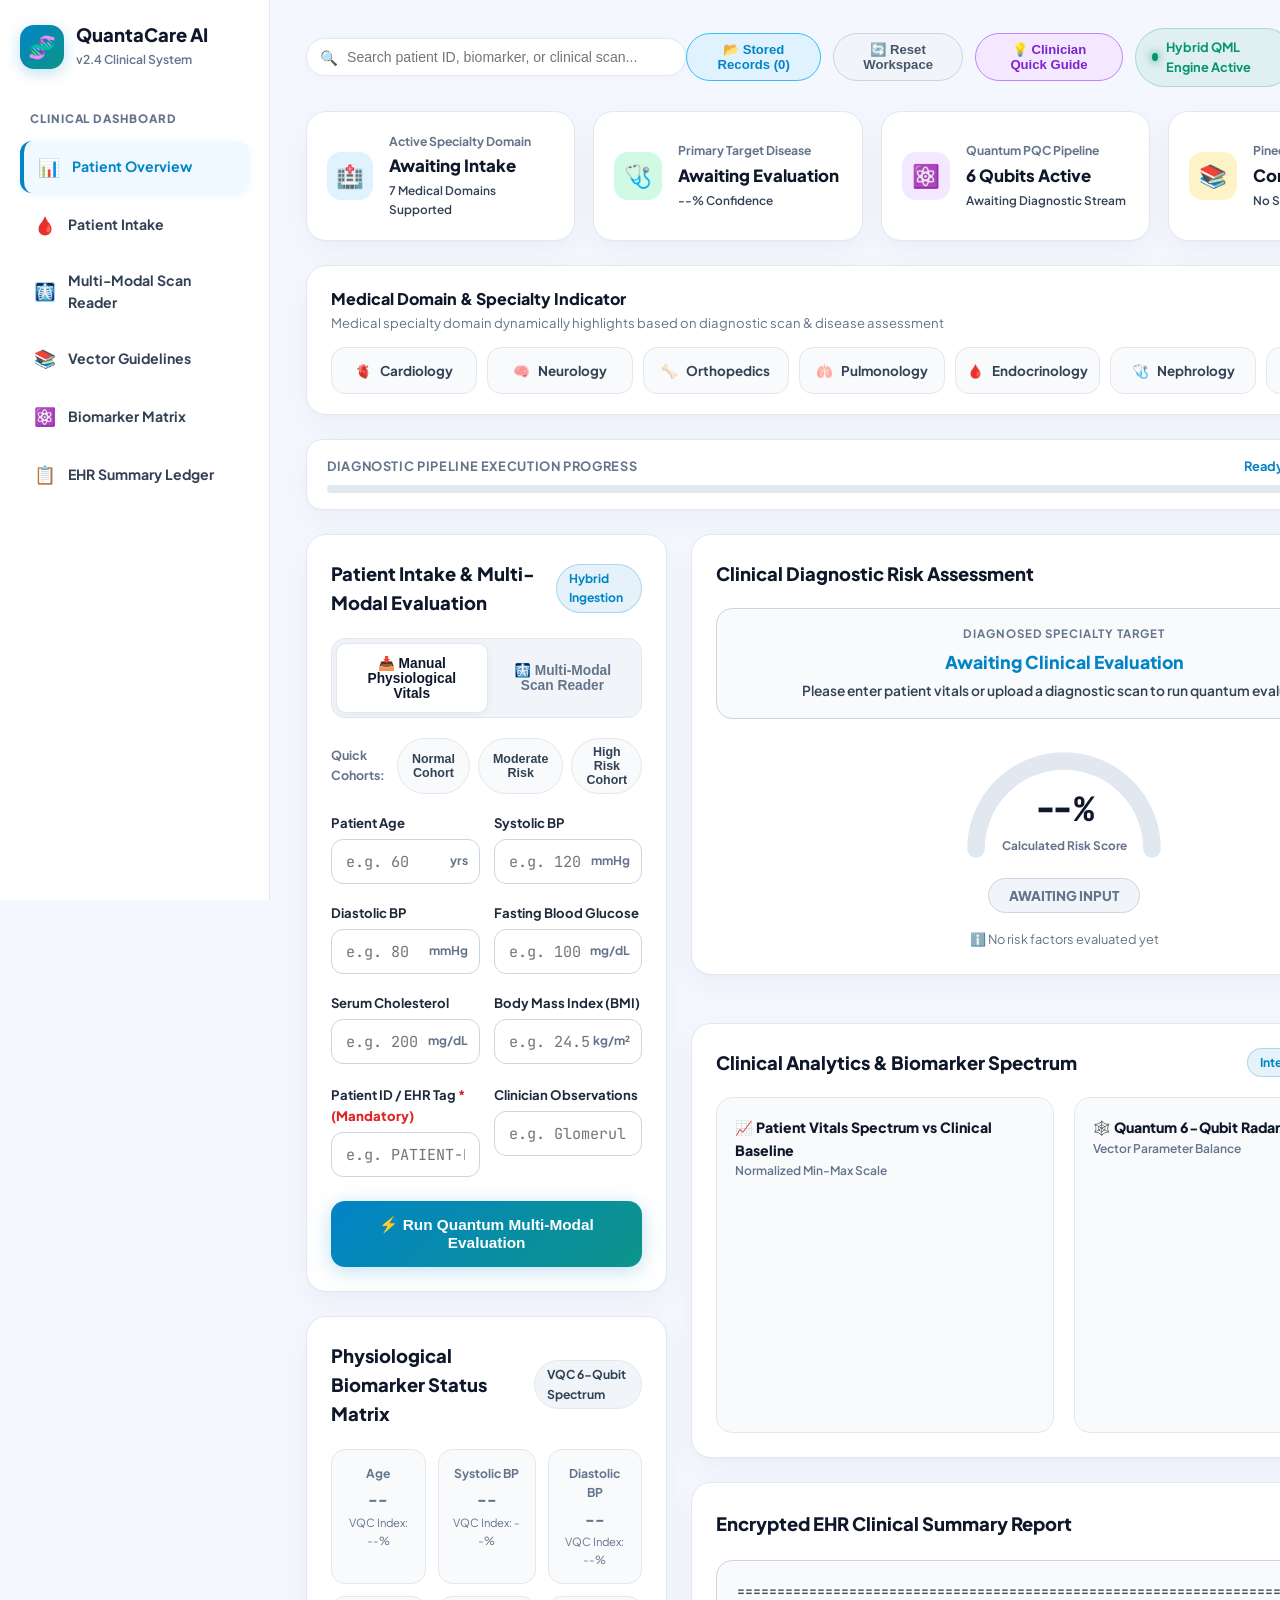
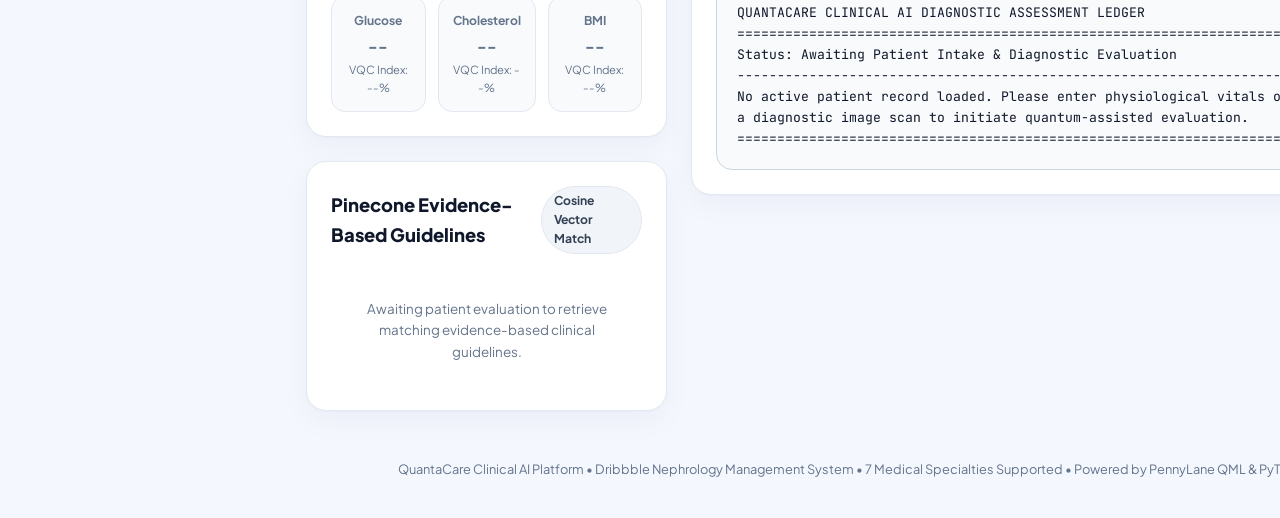
==== index.html @ 5c244eb8 "Configure root index.html and vercel.json for Vercel static frontend deployment" ====
<!DOCTYPE html>
<html lang="en">
<head>
    <meta charset="UTF-8">
    <meta name="viewport" content="width=device-width, initial-scale=1.0">
    <title>QuantaCare — Nephrology & Multi-Domain Clinical Intelligence System</title>
    <link rel="preconnect" href="https://fonts.googleapis.com">
    <link rel="preconnect" href="https://fonts.gstatic.com" crossorigin>
    <link href="https://fonts.googleapis.com/css2?family=Plus+Jakarta+Sans:wght@300;400;500;600;700;800&family=JetBrains+Mono:wght@400;600;800&display=swap" rel="stylesheet">
    <script src="https://cdn.jsdelivr.net/npm/chart.js@4.4.1/dist/chart.umd.min.js"></script>
    <link rel="stylesheet" href="/static/css/vintage.css?v=5.0">
</head>
<body class="dribbble-dashboard-body">

    <div class="app-layout">
        <!-- 1. Dribbble Sidebar Navigation -->
        <aside class="sidebar">
            <div class="sidebar-header">
                <div class="brand-logo">
                    <span class="logo-icon">🧬</span>
                    <div class="brand-text">
                        <span class="brand-title">QuantaCare AI</span>
                        <span class="brand-sub">v2.4 Clinical System</span>
                    </div>
                </div>
            </div>

            <nav class="sidebar-nav">
                <div class="nav-section-title">CLINICAL DASHBOARD</div>
                <a href="#" class="nav-item active">
                    <span class="nav-icon">📊</span>
                    <span class="nav-label">Patient Overview</span>
                </a>
                <a href="#panel_manual_entry" class="nav-item">
                    <span class="nav-icon">🩸</span>
                    <span class="nav-label">Patient Intake</span>
                </a>
                <a href="#panel_scan_entry" class="nav-item">
                    <span class="nav-icon">🩻</span>
                    <span class="nav-label">Multi-Modal Scan Reader</span>
                </a>
                <a href="#pinecone_section" class="nav-item">
                    <span class="nav-icon">📚</span>
                    <span class="nav-label">Vector Guidelines</span>
                </a>
                <a href="#biomarker_section" class="nav-item">
                    <span class="nav-icon">⚛️</span>
                    <span class="nav-label">Biomarker Matrix</span>
                </a>
                <a href="#report_section" class="nav-item">
                    <span class="nav-icon">📋</span>
                    <span class="nav-label">EHR Summary Ledger</span>
                </a>
            </nav>


        </aside>

        <!-- 2. Main Content Workspace -->
        <main class="main-content">

            <!-- Top Navigation Bar -->
            <header class="top-navbar">
                <div class="navbar-left">
                    <div class="search-bar">
                        <span class="search-icon">🔍</span>
                        <input type="text" id="global_search_input" class="search-input" placeholder="Search patient ID, biomarker, or clinical scan..." autocomplete="off">
                        <div id="global_search_dropdown" class="search-dropdown-menu" style="display: none;"></div>
                    </div>
                </div>

                <div class="navbar-right">
                    <button type="button" class="btn-history-toggle" id="btn_history_toggle">📂 Stored Records (<span id="stored_records_count">0</span>)</button>
                    <button type="button" class="btn-guide-toggle" id="btn_reset_workspace" style="background: #f1f5f9; color: #475569; border: 1px solid #cbd5e1;">🔄 Reset Workspace</button>
                    <button type="button" class="btn-guide-toggle" id="btn_guide_toggle">💡 Clinician Quick Guide</button>
                    <div class="sys-pill live">
                        <span class="dot-pulse"></span>
                        <span>Hybrid QML Engine Active</span>
                    </div>
                    <button type="button" class="btn-print-out" id="btn_print_report">🖨️ Export EHR Report</button>
                </div>
            </header>

            <!-- Clinician Quick Guide Collapsible Box -->
            <div class="guide-collapsible-box" id="guide_box" style="display: none;">
                <div class="guide-box-title">📋 Clinician Workflow Instructions & Diagnostic Protocol</div>
                <div class="guide-box-grid">
                    <div class="guide-step">
                        <div class="guide-step-num">1</div>
                        <div>Select a <strong>Medical Specialty</strong> pill below or enter manual patient vitals.</div>
                    </div>
                    <div class="guide-step">
                        <div class="guide-step-num">2</div>
                        <div>Upload a <strong>Medical CT/X-Ray Scan</strong> or report image for automated PyTorch CNN feature extraction.</div>
                    </div>
                    <div class="guide-step">
                        <div class="guide-step-num">3</div>
                        <div>Review the <strong>SVG Risk Speedometer</strong>, Pinecone Vector Matches, and encrypted EHR Diagnostic Summary.</div>
                    </div>
                </div>
            </div>

            <!-- 3. Top Banner Metric Stat Cards -->
            <section class="stats-banner-grid">
                <div class="stat-card">
                    <div class="stat-icon-wrap icon-blue">🏥</div>
                    <div class="stat-info">
                        <div class="stat-label">Active Specialty Domain</div>
                        <div class="stat-value" id="disp_active_domain_label">Awaiting Intake</div>
                        <div class="stat-sub">7 Medical Domains Supported</div>
                    </div>
                </div>

                <div class="stat-card">
                    <div class="stat-icon-wrap icon-emerald">🩺</div>
                    <div class="stat-info">
                        <div class="stat-label">Primary Target Disease</div>
                        <div class="stat-value" id="disp_stat_disease_name">Awaiting Evaluation</div>
                        <div class="stat-sub" id="disp_confidence">--% Confidence</div>
                    </div>
                </div>

                <div class="stat-card">
                    <div class="stat-icon-wrap icon-purple">⚛️</div>
                    <div class="stat-info">
                        <div class="stat-label">Quantum PQC Pipeline</div>
                        <div class="stat-value">6 Qubits Active</div>
                        <div class="stat-sub" id="disp_fusion_mode">Awaiting Diagnostic Stream</div>
                    </div>
                </div>

                <div class="stat-card">
                    <div class="stat-icon-wrap icon-amber">📚</div>
                    <div class="stat-info">
                        <div class="stat-label">Pinecone Vector DB</div>
                        <div class="stat-value">Connected</div>
                        <div class="stat-sub" id="disp_image_status">No Scan Ingested</div>
                    </div>
                </div>
            </section>

            <!-- 4. 7-Medical Domain Selector Deck -->
            <section class="domain-selector-section">
                <div class="section-title-row">
                    <div class="section-heading">Medical Domain & Specialty Indicator</div>
                    <div class="section-desc">Medical specialty domain dynamically highlights based on diagnostic scan & disease assessment</div>
                </div>
                <div class="specialty-pill-grid">
                    <div class="specialty-btn" data-domain="cardiology">
                        <span>🫀</span> Cardiology
                    </div>
                    <div class="specialty-btn" data-domain="neurology">
                        <span>🧠</span> Neurology
                    </div>
                    <div class="specialty-btn" data-domain="orthopedics">
                        <span>🦴</span> Orthopedics
                    </div>
                    <div class="specialty-btn" data-domain="pulmonology">
                        <span>🫁</span> Pulmonology
                    </div>
                    <div class="specialty-btn" data-domain="endocrinology">
                        <span>🩸</span> Endocrinology
                    </div>
                    <div class="specialty-btn" data-domain="nephrology">
                        <span>🩺</span> Nephrology
                    </div>
                    <div class="specialty-btn" data-domain="oncology">
                        <span>🔬</span> Oncology
                    </div>
                </div>
            </section>

            <!-- Progress Tracker -->
            <div class="progress-card progress-container">
                <div class="progress-header-row">
                    <div class="progress-header-title">Diagnostic Pipeline Execution Progress</div>
                    <div class="progress-status-text" id="disp_step_status">Ready for Patient Evaluation</div>
                </div>
                <div class="progress-track">
                    <div class="progress-bar" id="main_progress_bar"></div>
                </div>
            </div>

            <!-- 5. Main 2-Column Dashboard Workspace Grid -->
            <div class="dashboard-grid">

                <!-- Left Column: Patient Evaluation Intake Workspace -->
                <div class="grid-column">

                    <!-- Intake Card -->
                    <div class="modern-card">
                        <div class="card-title-row">
                            <h2 class="card-title-text">Patient Intake & Multi-Modal Evaluation</h2>
                            <span class="card-badge glow-badge">Hybrid Ingestion</span>
                        </div>

                        <!-- Tab Switcher -->
                        <div class="tab-switcher">
                            <button type="button" class="tab-btn active" id="tab_btn_manual">📥 Manual Physiological Vitals</button>
                            <button type="button" class="tab-btn" id="tab_btn_scan">🩻 Multi-Modal Scan Reader</button>
                        </div>

                        <!-- Panel A: Manual Form -->
                        <div id="panel_manual_entry" style="display: block;">
                            <div class="preset-pills">
                                <span class="preset-label" style="font-size: 0.78rem; font-weight: 700; color: #64748b; margin-right: 4px; align-self: center;">Quick Cohorts:</span>
                                <button type="button" class="preset-pill-btn" id="preset_normal">Normal Cohort</button>
                                <button type="button" class="preset-pill-btn" id="preset_moderate">Moderate Risk</button>
                                <button type="button" class="preset-pill-btn" id="preset_high">High Risk Cohort</button>
                            </div>

                            <form id="form_manual_vitals">
                                <div class="vitals-input-grid">
                                    <div class="form-group">
                                        <label class="form-label" for="val_age">Patient Age</label>
                                        <div class="input-wrap">
                                            <input type="number" id="val_age" class="styled-input" placeholder="e.g. 60" min="1" max="120" step="1">
                                            <span class="input-suffix">yrs</span>
                                        </div>
                                    </div>
                                    <div class="form-group">
                                        <label class="form-label" for="val_sys_bp">Systolic BP</label>
                                        <div class="input-wrap">
                                            <input type="number" id="val_sys_bp" class="styled-input" placeholder="e.g. 120" min="60" max="260" step="1">
                                            <span class="input-suffix">mmHg</span>
                                        </div>
                                    </div>
                                    <div class="form-group">
                                        <label class="form-label" for="val_dia_bp">Diastolic BP</label>
                                        <div class="input-wrap">
                                            <input type="number" id="val_dia_bp" class="styled-input" placeholder="e.g. 80" min="40" max="150" step="1">
                                            <span class="input-suffix">mmHg</span>
                                        </div>
                                    </div>
                                    <div class="form-group">
                                        <label class="form-label" for="val_fbs">Fasting Blood Glucose</label>
                                        <div class="input-wrap">
                                            <input type="number" id="val_fbs" class="styled-input" placeholder="e.g. 100" min="50" max="500" step="1">
                                            <span class="input-suffix">mg/dL</span>
                                        </div>
                                    </div>
                                    <div class="form-group">
                                        <label class="form-label" for="val_chol">Serum Cholesterol</label>
                                        <div class="input-wrap">
                                            <input type="number" id="val_chol" class="styled-input" placeholder="e.g. 200" min="100" max="600" step="1">
                                            <span class="input-suffix">mg/dL</span>
                                        </div>
                                    </div>
                                    <div class="form-group">
                                        <label class="form-label" for="val_bmi">Body Mass Index (BMI)</label>
                                        <div class="input-wrap">
                                            <input type="number" id="val_bmi" class="styled-input" placeholder="e.g. 24.5" min="10" max="60" step="0.1">
                                            <span class="input-suffix">kg/m²</span>
                                        </div>
                                    </div>
                                </div>

                                <div class="meta-inputs">
                                    <div class="form-group">
                                        <label class="form-label" for="val_patient_id">Patient ID / EHR Tag <span style="color: #dc2626; font-weight: 800;">* (Mandatory)</span></label>
                                        <input type="text" id="val_patient_id" class="styled-input" placeholder="e.g. PATIENT-NEPH-4091" required>
                                    </div>
                                    <div class="form-group">
                                        <label class="form-label" for="val_notes">Clinician Observations</label>
                                        <input type="text" id="val_notes" class="styled-input" placeholder="e.g. Glomerular Filtration Rate check requested">
                                    </div>
                                </div>

                                <button type="submit" class="btn-primary-action" id="btn_run_eval">
                                    <span>⚡ Run Quantum Multi-Modal Evaluation</span>
                                </button>
                            </form>
                        </div>

                        <!-- Panel B: Scan Reader Drag and Drop -->
                        <div id="panel_scan_entry" style="display: none;">
                            <div class="form-group" style="margin-bottom: 16px; text-align: left;">
                                <label class="form-label" for="scan_patient_id">Patient ID / EHR Tag <span style="color: #dc2626; font-weight: 800;">* (Mandatory)</span></label>
                                <input type="text" id="scan_patient_id" class="styled-input" placeholder="e.g. PATIENT-SCAN-9021" required>
                            </div>

                            <!-- Mandatory 6 Vitals Input Grid for Scan Ingestion -->
                            <div class="vitals-input-grid" style="margin-bottom: 16px;">
                                <div class="form-group">
                                    <label class="form-label" for="scan_age">Patient Age <span style="color: #dc2626; font-weight: 800;">* (Mandatory)</span></label>
                                    <div class="input-wrap">
                                        <input type="number" id="scan_age" class="styled-input" placeholder="e.g. 60" min="1" max="120" step="1" required>
                                        <span class="input-suffix">yrs</span>
                                    </div>
                                </div>
                                <div class="form-group">
                                    <label class="form-label" for="scan_sys_bp">Systolic BP <span style="color: #dc2626; font-weight: 800;">* (Mandatory)</span></label>
                                    <div class="input-wrap">
                                        <input type="number" id="scan_sys_bp" class="styled-input" placeholder="e.g. 120" min="60" max="260" step="1" required>
                                        <span class="input-suffix">mmHg</span>
                                    </div>
                                </div>
                                <div class="form-group">
                                    <label class="form-label" for="scan_dia_bp">Diastolic BP <span style="color: #dc2626; font-weight: 800;">* (Mandatory)</span></label>
                                    <div class="input-wrap">
                                        <input type="number" id="scan_dia_bp" class="styled-input" placeholder="e.g. 80" min="40" max="150" step="1" required>
                                        <span class="input-suffix">mmHg</span>
                                    </div>
                                </div>
                                <div class="form-group">
                                    <label class="form-label" for="scan_fbs">Fasting Blood Glucose <span style="color: #dc2626; font-weight: 800;">* (Mandatory)</span></label>
                                    <div class="input-wrap">
                                        <input type="number" id="scan_fbs" class="styled-input" placeholder="e.g. 100" min="50" max="500" step="1" required>
                                        <span class="input-suffix">mg/dL</span>
                                    </div>
                                </div>
                                <div class="form-group">
                                    <label class="form-label" for="scan_chol">Serum Cholesterol <span style="color: #dc2626; font-weight: 800;">* (Mandatory)</span></label>
                                    <div class="input-wrap">
                                        <input type="number" id="scan_chol" class="styled-input" placeholder="e.g. 200" min="100" max="600" step="1" required>
                                        <span class="input-suffix">mg/dL</span>
                                    </div>
                                </div>
                                <div class="form-group">
                                    <label class="form-label" for="scan_bmi">BMI <span style="color: #dc2626; font-weight: 800;">* (Mandatory)</span></label>
                                    <div class="input-wrap">
                                        <input type="number" id="scan_bmi" class="styled-input" placeholder="e.g. 24.5" min="10" max="60" step="0.1" required>
                                        <span class="input-suffix">kg/m²</span>
                                    </div>
                                </div>
                            </div>

                            <div class="dropzone-box" id="ocr_drop_zone">
                                <div class="drop-icon">🩻</div>
                                <div class="drop-title">Drag & Drop Medical Scan or Lab Report</div>
                                <div class="drop-desc">Supports CT Scans, MRIs, X-Rays, ECGs, and Lab PDF/Image Reports (PNG, JPG, WEBP)</div>
                                <label class="btn-browse" for="scan_file_input">Browse Clinical Image Files</label>
                                <input type="file" id="scan_file_input" accept="image/*,.pdf" style="display: none;">

                                <div class="preview-box" id="preview_box" style="display: none;">
                                    <img id="img_preview_thumb" class="preview-img" src="" alt="Scan Thumbnail">
                                    <div class="preview-info">
                                        <div class="preview-info-name" id="preview_filename">scan_image.png</div>
                                        <div class="preview-info-size" id="preview_filesize">142 KB</div>
                                        <div class="preview-info-tag">✓ PyTorch CNN Encoder Ready</div>
                                    </div>
                                </div>
                            </div>

                            <button type="button" class="btn-primary-action" id="btn_upload_scan" style="margin-top: 20px;">
                                <span>🔍 Extract Visual Embeddings & Scan</span>
                            </button>
                        </div>
                    </div>

                    <!-- Biomarker Status Matrix Card -->
                    <div class="modern-card" id="biomarker_section">
                        <div class="card-title-row">
                            <h2 class="card-title-text">Physiological Biomarker Status Matrix</h2>
                            <span class="card-badge">VQC 6-Qubit Spectrum</span>
                        </div>
                        <div class="biomarker-grid" id="qubit_telemetry_container">
                            <div class="biomarker-card">
                                <div class="biomarker-title">Age</div>
                                <div class="biomarker-val" style="color: var(--text-muted);">--</div>
                                <div style="color: var(--text-muted); font-size: 0.7rem; margin-top: 2px;">VQC Index: --%</div>
                            </div>
                            <div class="biomarker-card">
                                <div class="biomarker-title">Systolic BP</div>
                                <div class="biomarker-val" style="color: var(--text-muted);">--</div>
                                <div style="color: var(--text-muted); font-size: 0.7rem; margin-top: 2px;">VQC Index: --%</div>
                            </div>
                            <div class="biomarker-card">
                                <div class="biomarker-title">Diastolic BP</div>
                                <div class="biomarker-val" style="color: var(--text-muted);">--</div>
                                <div style="color: var(--text-muted); font-size: 0.7rem; margin-top: 2px;">VQC Index: --%</div>
                            </div>
                            <div class="biomarker-card">
                                <div class="biomarker-title">Glucose</div>
                                <div class="biomarker-val" style="color: var(--text-muted);">--</div>
                                <div style="color: var(--text-muted); font-size: 0.7rem; margin-top: 2px;">VQC Index: --%</div>
                            </div>
                            <div class="biomarker-card">
                                <div class="biomarker-title">Cholesterol</div>
                                <div class="biomarker-val" style="color: var(--text-muted);">--</div>
                                <div style="color: var(--text-muted); font-size: 0.7rem; margin-top: 2px;">VQC Index: --%</div>
                            </div>
                            <div class="biomarker-card">
                                <div class="biomarker-title">BMI</div>
                                <div class="biomarker-val" style="color: var(--text-muted);">--</div>
                                <div style="color: var(--text-muted); font-size: 0.7rem; margin-top: 2px;">VQC Index: --%</div>
                            </div>
                        </div>
                    </div>

                    <!-- Pinecone Evidence-Based Guidelines -->
                    <div class="modern-card" id="pinecone_section">
                        <div class="card-title-row">
                            <h2 class="card-title-text">Pinecone Evidence-Based Guidelines</h2>
                            <span class="card-badge">Cosine Vector Match</span>
                        </div>
                        <div class="cases-gallery" id="pinecone_matches_container">
                            <div class="cases-placeholder">Awaiting patient evaluation to retrieve matching evidence-based clinical guidelines.</div>
                        </div>
                    </div>

                </div>

                <!-- Right Column: Diagnostic Risk Meter, Analytics & Encrypted EHR Report -->
                <div class="grid-column">

                    <!-- Diagnostic Risk Meter Card -->
                    <div class="modern-card">
                        <div class="card-title-row">
                            <h2 class="card-title-text">Clinical Diagnostic Risk Assessment</h2>
                            <span class="card-badge glow-badge">PennyLane QML</span>
                        </div>

                        <div class="target-disease-card">
                            <div class="target-label">Diagnosed Specialty Target</div>
                            <div class="target-title" id="disp_disease_name">Awaiting Clinical Evaluation</div>
                            <div class="target-desc" id="disp_condition_desc">Please enter patient vitals or upload a diagnostic scan to run quantum evaluation.</div>
                        </div>

                        <!-- SVG Speedometer Arc -->
                        <div class="gauge-meter-wrapper">
                            <div class="gauge-wrap">
                                <svg class="gauge-svg-element" viewBox="0 0 100 55">
                                    <path d="M 10 50 A 40 40 0 0 1 90 50" fill="none" stroke="#e2e8f0" stroke-width="8" stroke-linecap="round"/>
                                    <path id="svg_risk_arc" d="M 10 50 A 40 40 0 0 1 90 50" fill="none" stroke="url(#riskGradient)" stroke-width="8" stroke-dasharray="125.66" stroke-dashoffset="125.66" stroke-linecap="round" style="transition: stroke-dashoffset 1s ease;"/>
                                    <defs>
                                        <linearGradient id="riskGradient" x1="0%" y1="0%" x2="100%" y2="0%">
                                            <stop offset="0%" stop-color="#059669" />
                                            <stop offset="50%" stop-color="#d97706" />
                                            <stop offset="100%" stop-color="#dc2626" />
                                        </linearGradient>
                                    </defs>
                                </svg>
                                <div class="gauge-center-content">
                                    <div class="gauge-num-big" id="disp_risk_score">--%</div>
                                    <div class="gauge-num-label">Calculated Risk Score</div>
                                </div>
                            </div>

                            <div style="text-align: center;">
                                <span class="risk-pill-badge pill-neutral" id="wax_seal_badge">AWAITING INPUT</span>
                            </div>

                            <div class="factors-wrap" id="disp_risk_factors_container">
                                <span style="font-size: 0.8rem; color: var(--text-muted);">ℹ️ No risk factors evaluated yet</span>
                            </div>
                        </div>
                    </div>

                    <!-- Clinical Analytics & Biomarker Spectrum Graphs -->
                    <div class="modern-card analytics-card" id="analytics_section">
                        <div class="card-title-row">
                            <h2 class="card-title-text">Clinical Analytics & Biomarker Spectrum</h2>
                            <span class="card-badge glow-badge">Interactive Chart Engine</span>
                        </div>
                        <div class="analytics-charts-grid">
                            <div class="chart-box">
                                <div class="chart-header">
                                    <span class="chart-title">📈 Patient Vitals Spectrum vs Clinical Baseline</span>
                                    <span class="chart-sub">Normalized Min-Max Scale</span>
                                </div>
                                <div class="canvas-wrap">
                                    <canvas id="vitals_line_chart"></canvas>
                                </div>
                            </div>
                            <div class="chart-box">
                                <div class="chart-header">
                                    <span class="chart-title">🕸️ Quantum 6-Qubit Radar Telemetry</span>
                                    <span class="chart-sub">Vector Parameter Balance</span>
                                </div>
                                <div class="canvas-wrap">
                                    <canvas id="biomarker_radar_chart"></canvas>
                                </div>
                            </div>
                        </div>
                    </div>

                    <!-- EHR Diagnostic Report Box -->
                    <div class="modern-card" id="report_section">
                        <div class="card-title-row">
                            <h2 class="card-title-text">Encrypted EHR Clinical Summary Report</h2>
                            <button type="button" class="btn-print-out" id="btn_print_report_sec">🖨️ Print</button>
                        </div>
                        <div class="report-box" id="report_container">
================================================================================
QUANTACARE CLINICAL AI DIAGNOSTIC ASSESSMENT LEDGER
================================================================================
Status: Awaiting Patient Intake & Diagnostic Evaluation
--------------------------------------------------------------------------------
No active patient record loaded. Please enter physiological vitals or upload 
a diagnostic image scan to initiate quantum-assisted evaluation.
================================================================================
                        </div>
                    </div>

                </div>

            </div>

            <!-- Footer -->
            <footer class="app-foot">
                QuantaCare Clinical AI Platform • Dribbble Nephrology Management System • 7 Medical Specialties Supported • Powered by PennyLane QML & PyTorch Vision
            </footer>

        </main>
    </div>

    <!-- Stored Patient Records Drawer Modal -->
    <div class="modal-overlay" id="history_modal" style="display: none;">
        <div class="modal-card">
            <div class="modal-header">
                <h3>📂 Stored Patient Diagnostic Records Ledger</h3>
                <button type="button" class="btn-modal-close" id="btn_close_history">✖</button>
            </div>
            <div class="modal-body">
                <div class="modal-search-row">
                    <input type="text" id="history_search_input" class="search-input" placeholder="Search saved records by Patient ID, Domain, or Condition...">
                    <button type="button" class="btn-clear-history" id="btn_clear_history">🗑️ Clear Ledger</button>
                </div>
                <div class="history-list" id="history_list_container">
                    <!-- Populated dynamically via localStorage in app.js -->
                </div>
            </div>
        </div>
    </div>

    <script src="/static/js/app.js?v=5.7"></script>
</body>
</html>
---- static/css/vintage.css ----
/* ==========================================================================
   QUANTACARE — DRIBBBLE NEPHROLOGY MANAGEMENT SYSTEM DASHBOARD
   ========================================================================== */

@import url('https://fonts.googleapis.com/css2?family=Plus+Jakarta+Sans:wght@300;400;500;600;700;800&family=JetBrains+Mono:wght@400;600;800&display=swap');

:root {
    --bg-app: #f4f7fe;
    --bg-card: #ffffff;
    --bg-sidebar: #ffffff;
    --bg-subtle: #f8fafc;

    --primary: #0284c7;
    --primary-gradient: linear-gradient(135deg, #0284c7 0%, #0d9488 100%);
    --primary-glow: rgba(2, 132, 199, 0.25);
    --primary-hover: #0369a1;

    --accent-purple: #7c3aed;
    --accent-cyan: #0284c7;

    --text-main: #0f172a;
    --text-secondary: #334155;
    --text-muted: #64748b;

    --border-color: #e2e8f0;
    --border-strong: #cbd5e1;

    --risk-low: #059669;
    --risk-low-bg: rgba(5, 150, 105, 0.1);
    --risk-moderate: #d97706;
    --risk-moderate-bg: rgba(217, 119, 6, 0.1);
    --risk-high: #dc2626;
    --risk-high-bg: rgba(220, 38, 38, 0.1);

    --font-sans: 'Plus Jakarta Sans', -apple-system, BlinkMacSystemFont, sans-serif;
    --font-mono: 'JetBrains Mono', monospace;

    --radius-lg: 20px;
    --radius-md: 14px;
    --radius-sm: 8px;

    --shadow-card: 0 10px 30px rgba(15, 23, 42, 0.04), 0 1px 3px rgba(15, 23, 42, 0.02);
}

* {
    box-sizing: border-box;
    margin: 0;
    padding: 0;
    -webkit-font-smoothing: antialiased;
}

body.dribbble-dashboard-body {
    background-color: var(--bg-app);
    color: var(--text-main);
    font-family: var(--font-sans);
    font-size: 15px;
    line-height: 1.6;
    min-height: 100vh;
    margin: 0;
    padding: 0;
}

/* App Layout Grid: Sidebar + Main Content */
.app-layout {
    display: flex;
    min-height: 100vh;
}

/* --- Sidebar --- */
aside.sidebar {
    width: 270px;
    background: var(--bg-sidebar);
    border-right: 1px solid var(--border-color);
    display: flex;
    flex-direction: column;
    justify-content: space-between;
    padding: 24px 20px;
    position: sticky;
    top: 0;
    height: 100vh;
    flex-shrink: 0;
}

.sidebar-header {
    margin-bottom: 28px;
}

.brand-logo {
    display: flex;
    align-items: center;
    gap: 12px;
}

.logo-icon {
    width: 44px;
    height: 44px;
    background: var(--primary-gradient);
    border-radius: 14px;
    display: flex;
    align-items: center;
    justify-content: center;
    font-size: 1.4rem;
    color: #ffffff;
    box-shadow: 0 4px 15px rgba(2, 132, 199, 0.25);
}

.brand-title {
    font-size: 1.15rem;
    font-weight: 800;
    color: var(--text-main);
    display: block;
    line-height: 1.2;
}

.brand-sub {
    font-size: 0.76rem;
    color: var(--text-muted);
    font-weight: 600;
}

.sidebar-nav {
    display: flex;
    flex-direction: column;
    gap: 6px;
    flex: 1;
}

.nav-section-title {
    font-size: 0.72rem;
    font-weight: 800;
    color: var(--text-muted);
    letter-spacing: 0.08em;
    margin: 12px 0 6px 10px;
}

.nav-item {
    display: flex;
    align-items: center;
    gap: 12px;
    padding: 12px 14px;
    border-radius: 12px;
    color: var(--text-secondary);
    text-decoration: none;
    font-weight: 700;
    font-size: 0.88rem;
    transition: all 0.2s ease;
}

.nav-item:hover {
    background: #f8fafc;
    color: var(--text-main);
}

.nav-item.active {
    background: #f0f9ff;
    color: var(--primary);
    border-left: 4px solid var(--primary);
    box-shadow: 0 2px 8px rgba(2, 132, 199, 0.08);
}

.nav-icon {
    font-size: 1.1rem;
}

.doctor-profile-card {
    background: #f8fafc;
    border: 1px solid var(--border-color);
    border-radius: 16px;
    padding: 12px;
    display: flex;
    align-items: center;
    gap: 12px;
    position: relative;
}

.doc-avatar {
    width: 40px;
    height: 40px;
    border-radius: 12px;
    object-fit: cover;
}

.doc-name {
    font-size: 0.84rem;
    font-weight: 800;
    color: var(--text-main);
}

.doc-role {
    font-size: 0.74rem;
    color: var(--text-muted);
}

.doc-status-dot {
    width: 8px;
    height: 8px;
    background: #059669;
    border-radius: 50%;
    position: absolute;
    top: 14px;
    right: 14px;
    box-shadow: 0 0 8px #059669;
}

/* --- Main Content Workspace --- */
main.main-content {
    flex: 1;
    padding: 28px 36px;
    max-width: 1380px;
}

/* Top Navbar */
header.top-navbar {
    display: flex;
    justify-content: space-between;
    align-items: center;
    margin-bottom: 24px;
}

.search-bar {
    position: relative;
    display: flex;
    align-items: center;
}

.search-icon {
    position: absolute;
    left: 14px;
    font-size: 0.9rem;
    color: var(--text-muted);
}

.search-input {
    width: 380px;
    background: #ffffff;
    border: 1px solid var(--border-color);
    border-radius: 100px;
    padding: 10px 18px 10px 40px;
    font-size: 0.88rem;
    color: var(--text-main);
    outline: none;
    transition: all 0.2s ease;
    box-shadow: 0 2px 8px rgba(15, 23, 42, 0.03);
}

.search-input:focus {
    border-color: var(--primary);
    box-shadow: 0 0 0 3px rgba(2, 132, 199, 0.15);
}

.search-dropdown-menu {
    position: absolute;
    top: calc(100% + 8px);
    left: 0;
    width: 440px;
    background: #ffffff;
    border: 1px solid #cbd5e1;
    border-radius: 12px;
    box-shadow: 0 10px 30px -5px rgba(15, 23, 42, 0.18);
    z-index: 1000;
    max-height: 380px;
    overflow-y: auto;
    padding: 8px;
}

.search-dropdown-item {
    display: flex;
    justify-content: space-between;
    align-items: center;
    padding: 10px 12px;
    border-radius: 8px;
    cursor: pointer;
    transition: background 0.15s ease;
    border-bottom: 1px solid #f1f5f9;
}

.search-dropdown-item:last-child {
    border-bottom: none;
}

.search-dropdown-item:hover {
    background: #f0f9ff;
}

.search-dropdown-info {
    display: flex;
    flex-direction: column;
    gap: 2px;
    max-width: 70%;
}

.search-dropdown-title {
    font-weight: 700;
    font-size: 0.82rem;
    color: #0f172a;
}

.search-dropdown-sub {
    font-size: 0.74rem;
    color: #64748b;
}

.navbar-right {
    display: flex;
    align-items: center;
    gap: 12px;
}

.btn-guide-toggle {
    background: #f3e8ff;
    border: 1px solid #c084fc;
    color: #7e22ce;
    padding: 8px 18px;
    border-radius: 100px;
    font-size: 0.82rem;
    font-weight: 700;
    cursor: pointer;
    transition: all 0.25s ease;
}

.btn-guide-toggle:hover {
    background: #7e22ce;
    color: #ffffff;
}

.btn-history-toggle {
    background: #e0f2fe;
    border: 1px solid #38bdf8;
    color: #0284c7;
    padding: 8px 18px;
    border-radius: 100px;
    font-size: 0.82rem;
    font-weight: 700;
    cursor: pointer;
    transition: all 0.25s ease;
}

.btn-history-toggle:hover {
    background: #0284c7;
    color: #ffffff;
}

.sys-pill {
    background: rgba(5, 150, 105, 0.08);
    border: 1px solid rgba(5, 150, 105, 0.25);
    color: var(--risk-low);
    padding: 8px 16px;
    border-radius: 100px;
    font-size: 0.8rem;
    font-weight: 700;
    display: flex;
    align-items: center;
    gap: 8px;
}

.dot-pulse {
    width: 8px;
    height: 8px;
    background: var(--risk-low);
    border-radius: 50%;
    box-shadow: 0 0 10px var(--risk-low);
    animation: pulseGlow 2s infinite;
}

@keyframes pulseGlow {
    0% { transform: scale(0.95); box-shadow: 0 0 0 0 rgba(5, 150, 105, 0.7); }
    70% { transform: scale(1.15); box-shadow: 0 0 0 8px rgba(5, 150, 105, 0); }
    100% { transform: scale(0.95); box-shadow: 0 0 0 0 rgba(5, 150, 105, 0); }
}

/* Stat Banner Cards */
.stats-banner-grid {
    display: grid;
    grid-template-columns: repeat(4, 1fr);
    gap: 18px;
    margin-bottom: 24px;
}

.stat-card {
    background: #ffffff;
    border: 1px solid var(--border-color);
    border-radius: 20px;
    padding: 20px;
    display: flex;
    align-items: center;
    gap: 16px;
    box-shadow: var(--shadow-card);
}

.stat-icon-wrap {
    width: 48px;
    height: 48px;
    border-radius: 14px;
    display: flex;
    align-items: center;
    justify-content: center;
    font-size: 1.4rem;
}

.icon-blue { background: #e0f2fe; color: #0284c7; }
.icon-emerald { background: #d1fae5; color: #059669; }
.icon-purple { background: #f3e8ff; color: #7e22ce; }
.icon-amber { background: #fef3c7; color: #d97706; }

.stat-label {
    font-size: 0.76rem;
    color: var(--text-muted);
    font-weight: 700;
}

.stat-value {
    font-size: 1.05rem;
    font-weight: 800;
    color: var(--text-main);
    margin-top: 2px;
}

.stat-sub {
    font-size: 0.74rem;
    color: var(--text-secondary);
    font-weight: 600;
    margin-top: 2px;
}

/* Specialty Selector Pill Bar */
.domain-selector-section {
    background: #ffffff;
    border: 1px solid var(--border-color);
    border-radius: 20px;
    padding: 20px 24px;
    margin-bottom: 24px;
    box-shadow: var(--shadow-card);
}

.section-title-row {
    margin-bottom: 14px;
}

.section-heading {
    font-size: 1rem;
    font-weight: 800;
    color: var(--text-main);
}

.section-desc {
    font-size: 0.82rem;
    color: var(--text-muted);
}

.specialty-pill-grid {
    display: grid;
    grid-template-columns: repeat(7, 1fr);
    gap: 10px;
}

.specialty-btn {
    background: #f8fafc;
    border: 1px solid var(--border-color);
    border-radius: 14px;
    padding: 12px 10px;
    color: var(--text-secondary);
    font-weight: 700;
    font-size: 0.84rem;
    cursor: default;
    user-select: none;
    pointer-events: none;
    display: flex;
    align-items: center;
    justify-content: center;
    gap: 8px;
    transition: all 0.25s ease;
}

.specialty-btn:hover {
    background: #f8fafc;
    color: var(--text-secondary);
    transform: none;
}

.specialty-btn.active {
    background: var(--primary-gradient);
    border-color: transparent;
    color: #ffffff;
    box-shadow: 0 4px 15px rgba(2, 132, 199, 0.25);
}

/* Progress Tracker */
.progress-card {
    background: #ffffff;
    border: 1px solid var(--border-color);
    border-radius: 16px;
    padding: 16px 20px;
    margin-bottom: 24px;
    box-shadow: var(--shadow-card);
}

.progress-header-row {
    display: flex;
    justify-content: space-between;
    font-size: 0.8rem;
    font-weight: 700;
    margin-bottom: 8px;
}

.progress-header-title { color: var(--text-muted); text-transform: uppercase; letter-spacing: 0.05em; }
.progress-status-text { color: var(--primary); }

.progress-track {
    height: 8px;
    background: #e2e8f0;
    border-radius: 100px;
    overflow: hidden;
}

.progress-bar {
    height: 100%;
    width: 0%;
    background: var(--primary-gradient);
    transition: width 0.5s ease;
}

/* Main Dashboard Grid */
.dashboard-grid {
    display: grid;
    grid-template-columns: 1fr 1fr;
    gap: 24px;
    margin-bottom: 24px;
    align-items: start;
}

.grid-column {
    display: flex;
    flex-direction: column;
    gap: 24px;
}

@media (max-width: 1024px) {
    .dashboard-grid { grid-template-columns: 1fr; }
    .stats-banner-grid { grid-template-columns: repeat(2, 1fr); }
    .specialty-pill-grid { grid-template-columns: repeat(4, 1fr); }
}

/* Cards */
.modern-card {
    background: #ffffff;
    border: 1px solid var(--border-color);
    border-radius: 20px;
    padding: 24px;
    box-shadow: var(--shadow-card);
    margin-bottom: 0;
}

.card-title-row {
    display: flex;
    justify-content: space-between;
    align-items: center;
    margin-bottom: 20px;
}

.card-title-text {
    font-size: 1.15rem;
    font-weight: 800;
    color: var(--text-main);
}

.card-badge {
    background: #f1f5f9;
    border: 1px solid var(--border-color);
    padding: 4px 12px;
    border-radius: 100px;
    font-size: 0.76rem;
    font-weight: 700;
    color: var(--text-secondary);
}

.card-badge.glow-badge {
    background: rgba(2, 132, 199, 0.1);
    color: var(--primary);
    border-color: rgba(2, 132, 199, 0.25);
}

/* Tab Switcher */
.tab-switcher {
    display: flex;
    background: #f1f5f9;
    padding: 4px;
    border-radius: 14px;
    margin-bottom: 20px;
    border: 1px solid var(--border-color);
}

.tab-btn {
    flex: 1;
    background: transparent;
    border: none;
    padding: 11px;
    border-radius: 10px;
    color: var(--text-muted);
    font-weight: 700;
    font-size: 0.86rem;
    cursor: pointer;
    transition: all 0.2s ease;
}

.tab-btn.active {
    background: #ffffff;
    color: var(--text-main);
    box-shadow: 0 2px 8px rgba(15, 23, 42, 0.05);
    border: 1px solid var(--border-color);
}

/* Preset Pills */
.preset-pills {
    display: flex;
    gap: 8px;
    margin-bottom: 18px;
}

.preset-pill-btn {
    background: #f8fafc;
    border: 1px solid var(--border-color);
    color: var(--text-secondary);
    padding: 6px 14px;
    border-radius: 100px;
    font-size: 0.78rem;
    font-weight: 700;
    cursor: pointer;
    transition: all 0.2s ease;
}

.preset-pill-btn:hover {
    background: #f1f5f9;
    color: var(--text-main);
}

/* Vitals Inputs */
.vitals-input-grid {
    display: grid;
    grid-template-columns: 1fr 1fr;
    gap: 14px;
}

.form-group { margin-bottom: 4px; }
.form-label { font-size: 0.82rem; font-weight: 700; color: #1e293b; margin-bottom: 6px; display: block; }

.input-wrap { position: relative; display: flex; align-items: center; }

.styled-input {
    width: 100%;
    background: #ffffff;
    border: 1px solid #cbd5e1;
    border-radius: 12px;
    padding: 11px 14px;
    color: var(--text-main);
    font-family: var(--font-mono);
    font-size: 0.95rem;
    outline: none;
    transition: all 0.2s ease;
}

.styled-input:focus {
    border-color: var(--primary);
    box-shadow: 0 0 0 3px rgba(2, 132, 199, 0.15);
}

.input-suffix {
    position: absolute;
    right: 12px;
    font-size: 0.76rem;
    color: var(--text-muted);
    font-weight: 700;
}

.meta-inputs {
    display: grid;
    grid-template-columns: 1fr 1fr;
    gap: 14px;
    margin: 16px 0 20px;
}

.btn-primary-action {
    width: 100%;
    background: var(--primary-gradient);
    color: #ffffff;
    font-weight: 800;
    font-size: 0.96rem;
    padding: 15px;
    border-radius: 14px;
    border: none;
    cursor: pointer;
    display: flex;
    align-items: center;
    justify-content: center;
    gap: 10px;
    box-shadow: 0 4px 20px rgba(2, 132, 199, 0.25);
    transition: all 0.25s ease;
}

.btn-primary-action:hover {
    transform: translateY(-2px);
    box-shadow: 0 8px 25px rgba(2, 132, 199, 0.35);
}

/* Dropzone Box */
.dropzone-box {
    border: 2px dashed #94a3b8;
    border-radius: 18px;
    padding: 32px 20px;
    text-align: center;
    background: #f8fafc;
    transition: all 0.2s ease;
}

.dropzone-box.dragover {
    border-color: var(--primary);
    background: #f0f9ff;
}

.drop-icon { font-size: 2.6rem; margin-bottom: 8px; }
.drop-title { font-size: 1.05rem; font-weight: 800; color: var(--text-main); }
.drop-desc { font-size: 0.82rem; color: var(--text-muted); margin: 6px 0 18px; }

.btn-browse {
    background: #f0f9ff;
    border: 1px solid var(--primary);
    color: var(--primary);
    padding: 8px 20px;
    border-radius: 100px;
    font-size: 0.84rem;
    font-weight: 700;
    cursor: pointer;
    display: inline-block;
    transition: all 0.2s ease;
}

.btn-browse:hover {
    background: var(--primary);
    color: #ffffff;
}

.preview-box {
    display: flex;
    align-items: center;
    gap: 14px;
    background: #ffffff;
    border: 1px solid var(--primary);
    border-radius: 14px;
    padding: 12px;
    margin-top: 18px;
    text-align: left;
}

.preview-img {
    width: 64px;
    height: 64px;
    object-fit: cover;
    border-radius: 8px;
}

.preview-info-name { font-size: 0.88rem; font-weight: 800; color: var(--text-main); }
.preview-info-size { font-size: 0.76rem; color: var(--text-muted); }
.preview-info-tag { font-size: 0.74rem; font-weight: 800; color: var(--risk-low); margin-top: 2px; }

/* Target Disease Banner */
.target-disease-card {
    background: #f8fafc;
    border: 1px solid #cbd5e1;
    border-radius: 16px;
    padding: 16px;
    margin-bottom: 20px;
    text-align: center;
}

.target-label { font-size: 0.72rem; text-transform: uppercase; letter-spacing: 0.08em; font-weight: 700; color: var(--text-muted); }
.target-title { font-size: 1.1rem; font-weight: 800; color: var(--primary); margin-top: 4px; }
.target-desc { font-size: 0.86rem; color: var(--text-secondary); font-weight: 600; margin-top: 4px; }

/* SVG Gauge Wrapper */
.gauge-meter-wrapper { text-align: center; }

.gauge-wrap {
    position: relative;
    width: 220px;
    margin: 0 auto;
}

.gauge-svg-element { width: 100%; height: auto; }

.gauge-center-content {
    position: absolute;
    bottom: 10px;
    left: 0;
    right: 0;
    text-align: center;
}

.gauge-num-big { font-size: 2.1rem; font-weight: 800; color: var(--text-main); font-family: var(--font-mono); }
.gauge-num-label { font-size: 0.74rem; color: var(--text-muted); font-weight: 700; }

.risk-pill-badge {
    display: inline-block;
    padding: 6px 20px;
    border-radius: 100px;
    font-size: 0.84rem;
    font-weight: 800;
    margin-top: 12px;
}

.pill-low { background: rgba(5, 150, 105, 0.12); color: var(--risk-low); border: 1px solid #6ee7b7; }
.pill-moderate { background: rgba(217, 119, 6, 0.12); color: var(--risk-moderate); border: 1px solid #fde68a; }
.pill-high { background: rgba(220, 38, 38, 0.12); color: var(--risk-high); border: 1px solid #fca5a5; }

.factors-wrap {
    margin-top: 16px;
    display: flex;
    flex-wrap: wrap;
    gap: 8px;
    justify-content: center;
}

.risk-factor-tag {
    font-size: 0.76rem;
    font-weight: 700;
    padding: 5px 12px;
    border-radius: 8px;
    background: #f1f5f9;
    color: var(--primary);
    border: 1px solid #cbd5e1;
}

/* Biomarker Status Grid */
.biomarker-grid {
    display: grid;
    grid-template-columns: repeat(3, 1fr);
    gap: 12px;
}

.biomarker-card {
    background: #f8fafc;
    border: 1px solid var(--border-color);
    padding: 14px;
    border-radius: 14px;
    text-align: center;
}

.biomarker-title { font-size: 0.76rem; color: var(--text-muted); font-weight: 700; }
.biomarker-val { font-size: 0.95rem; font-weight: 800; color: var(--text-main); margin-top: 4px; }

/* Pinecone Gallery */
.cases-gallery {
    display: flex;
    flex-direction: column;
    gap: 14px;
}

.case-card {
    background: #f8fafc;
    border: 1px solid var(--border-color);
    border-radius: 14px;
    padding: 16px;
    position: relative;
}

.case-score-badge {
    position: absolute;
    top: 14px;
    right: 14px;
    background: rgba(2, 132, 199, 0.1);
    color: var(--primary);
    font-size: 0.74rem;
    font-weight: 800;
    padding: 3px 10px;
    border-radius: 100px;
    border: 1px solid rgba(2, 132, 199, 0.25);
}

.case-condition { font-size: 0.9rem; font-weight: 800; color: var(--text-main); margin-bottom: 6px; padding-right: 70px; }
.case-summary { font-size: 0.82rem; color: var(--text-secondary); line-height: 1.5; }

/* EHR Report Box */
.report-box {
    background: #f8fafc;
    border: 1px solid #cbd5e1;
    border-radius: 16px;
    padding: 20px;
    font-family: var(--font-mono);
    font-size: 0.82rem;
    line-height: 1.6;
    color: var(--text-main);
    white-space: pre-wrap;
    max-height: 400px;
    overflow-y: auto;
}

.btn-print-out {
    background: #f1f5f9;
    border: 1px solid #cbd5e1;
    color: var(--text-main);
    padding: 8px 16px;
    border-radius: 100px;
    font-size: 0.8rem;
    font-weight: 700;
    cursor: pointer;
    transition: all 0.2s ease;
}

.btn-print-out:hover {
    background: #e2e8f0;
}

.guide-collapsible-box {
    background: #f8fafc;
    border: 1px solid #c084fc;
    border-radius: 16px;
    padding: 20px 24px;
    margin-bottom: 24px;
}

.guide-box-title {
    font-size: 0.9rem;
    font-weight: 800;
    color: #7e22ce;
    margin-bottom: 12px;
}

.guide-box-grid {
    display: grid;
    grid-template-columns: repeat(3, 1fr);
    gap: 16px;
}

.guide-step {
    display: flex;
    align-items: center;
    gap: 12px;
    font-size: 0.84rem;
    color: var(--text-secondary);
}

.guide-step-num {
    width: 26px;
    height: 26px;
    border-radius: 50%;
    background: #f3e8ff;
    color: #7e22ce;
    font-weight: 800;
    display: flex;
    align-items: center;
    justify-content: center;
    flex-shrink: 0;
}

.app-foot {
    text-align: center;
    padding: 24px 0 10px;
    font-size: 0.8rem;
    color: var(--text-muted);
}

.pill-neutral {
    background: #f1f5f9;
    color: #64748b;
    border: 1px solid #cbd5e1;
}

.cases-placeholder {
    font-size: 0.84rem;
    color: var(--text-muted);
    text-align: center;
    padding: 24px;
}

/* Modal Overlay & Drawer for Stored Records */
.modal-overlay {
    position: fixed;
    top: 0;
    left: 0;
    width: 100vw;
    height: 100vh;
    background: rgba(15, 23, 42, 0.5);
    backdrop-filter: blur(4px);
    z-index: 999;
    display: flex;
    align-items: center;
    justify-content: center;
    padding: 20px;
}

.modal-card {
    background: #ffffff;
    border-radius: 20px;
    width: 100%;
    max-width: 720px;
    max-height: 85vh;
    box-shadow: 0 20px 40px rgba(15, 23, 42, 0.15);
    display: flex;
    flex-direction: column;
    overflow: hidden;
    border: 1px solid var(--border-color);
}

.modal-header {
    display: flex;
    justify-content: space-between;
    align-items: center;
    padding: 20px 24px;
    border-bottom: 1px solid var(--border-color);
    background: #f8fafc;
}

.modal-header h3 {
    font-size: 1.05rem;
    font-weight: 800;
    color: var(--text-main);
}

.btn-modal-close {
    background: transparent;
    border: none;
    font-size: 1.2rem;
    cursor: pointer;
    color: var(--text-muted);
}

.btn-modal-close:hover { color: var(--text-main); }

.modal-body {
    padding: 20px 24px;
    overflow-y: auto;
    flex: 1;
}

.modal-search-row {
    display: flex;
    gap: 12px;
    margin-bottom: 18px;
}

.btn-clear-history {
    background: #fef2f2;
    border: 1px solid #fca5a5;
    color: #dc2626;
    padding: 8px 16px;
    border-radius: 100px;
    font-size: 0.8rem;
    font-weight: 700;
    cursor: pointer;
    white-space: nowrap;
}

.btn-clear-history:hover {
    background: #dc2626;
    color: #ffffff;
}

.history-list {
    display: flex;
    flex-direction: column;
    gap: 12px;
}

.history-item-card {
    background: #f8fafc;
    border: 1px solid var(--border-color);
    border-radius: 14px;
    padding: 16px;
    display: flex;
    justify-content: space-between;
    align-items: center;
    transition: all 0.2s ease;
}

.history-item-card:hover {
    border-color: var(--primary);
    background: #ffffff;
    box-shadow: 0 4px 12px rgba(15, 23, 42, 0.04);
}

.history-item-info {
    flex: 1;
}

.history-item-meta {
    font-size: 0.74rem;
    color: var(--text-muted);
    font-weight: 600;
}

.history-item-title {
    font-size: 0.92rem;
    font-weight: 800;
    color: var(--text-main);
    margin: 3px 0;
}

.history-item-sub {
    font-size: 0.8rem;
    color: var(--text-secondary);
}

.btn-load-record {
    background: var(--primary-gradient);
    color: #ffffff;
    border: none;
    padding: 8px 16px;
    border-radius: 100px;
    font-size: 0.78rem;
    font-weight: 800;
    cursor: pointer;
    margin-left: 12px;
}

.btn-load-record:hover {
    box-shadow: 0 4px 12px rgba(2, 132, 199, 0.3);
}

/* --- Clinical Analytics & Chart.js Deck --- */
.analytics-card {
    margin-top: 24px;
}

.analytics-charts-grid {
    display: grid;
    grid-template-columns: 1fr 1fr;
    gap: 20px;
    margin-top: 16px;
}

.chart-box {
    background: #f8fafc;
    border: 1px solid var(--border-color);
    border-radius: 16px;
    padding: 18px;
    display: flex;
    flex-direction: column;
    transition: all 0.25s ease;
}

.chart-box:hover {
    border-color: #cbd5e1;
    box-shadow: 0 6px 20px rgba(15, 23, 42, 0.04);
}

.chart-header {
    display: flex;
    flex-direction: column;
    margin-bottom: 14px;
}

.chart-title {
    font-size: 0.88rem;
    font-weight: 800;
    color: var(--text-main);
}

.chart-sub {
    font-size: 0.75rem;
    color: var(--text-muted);
    font-weight: 600;
}

.canvas-wrap {
    position: relative;
    width: 100%;
    height: 220px;
}

@media (max-width: 992px) {
    .analytics-charts-grid {
        grid-template-columns: 1fr;
    }
}
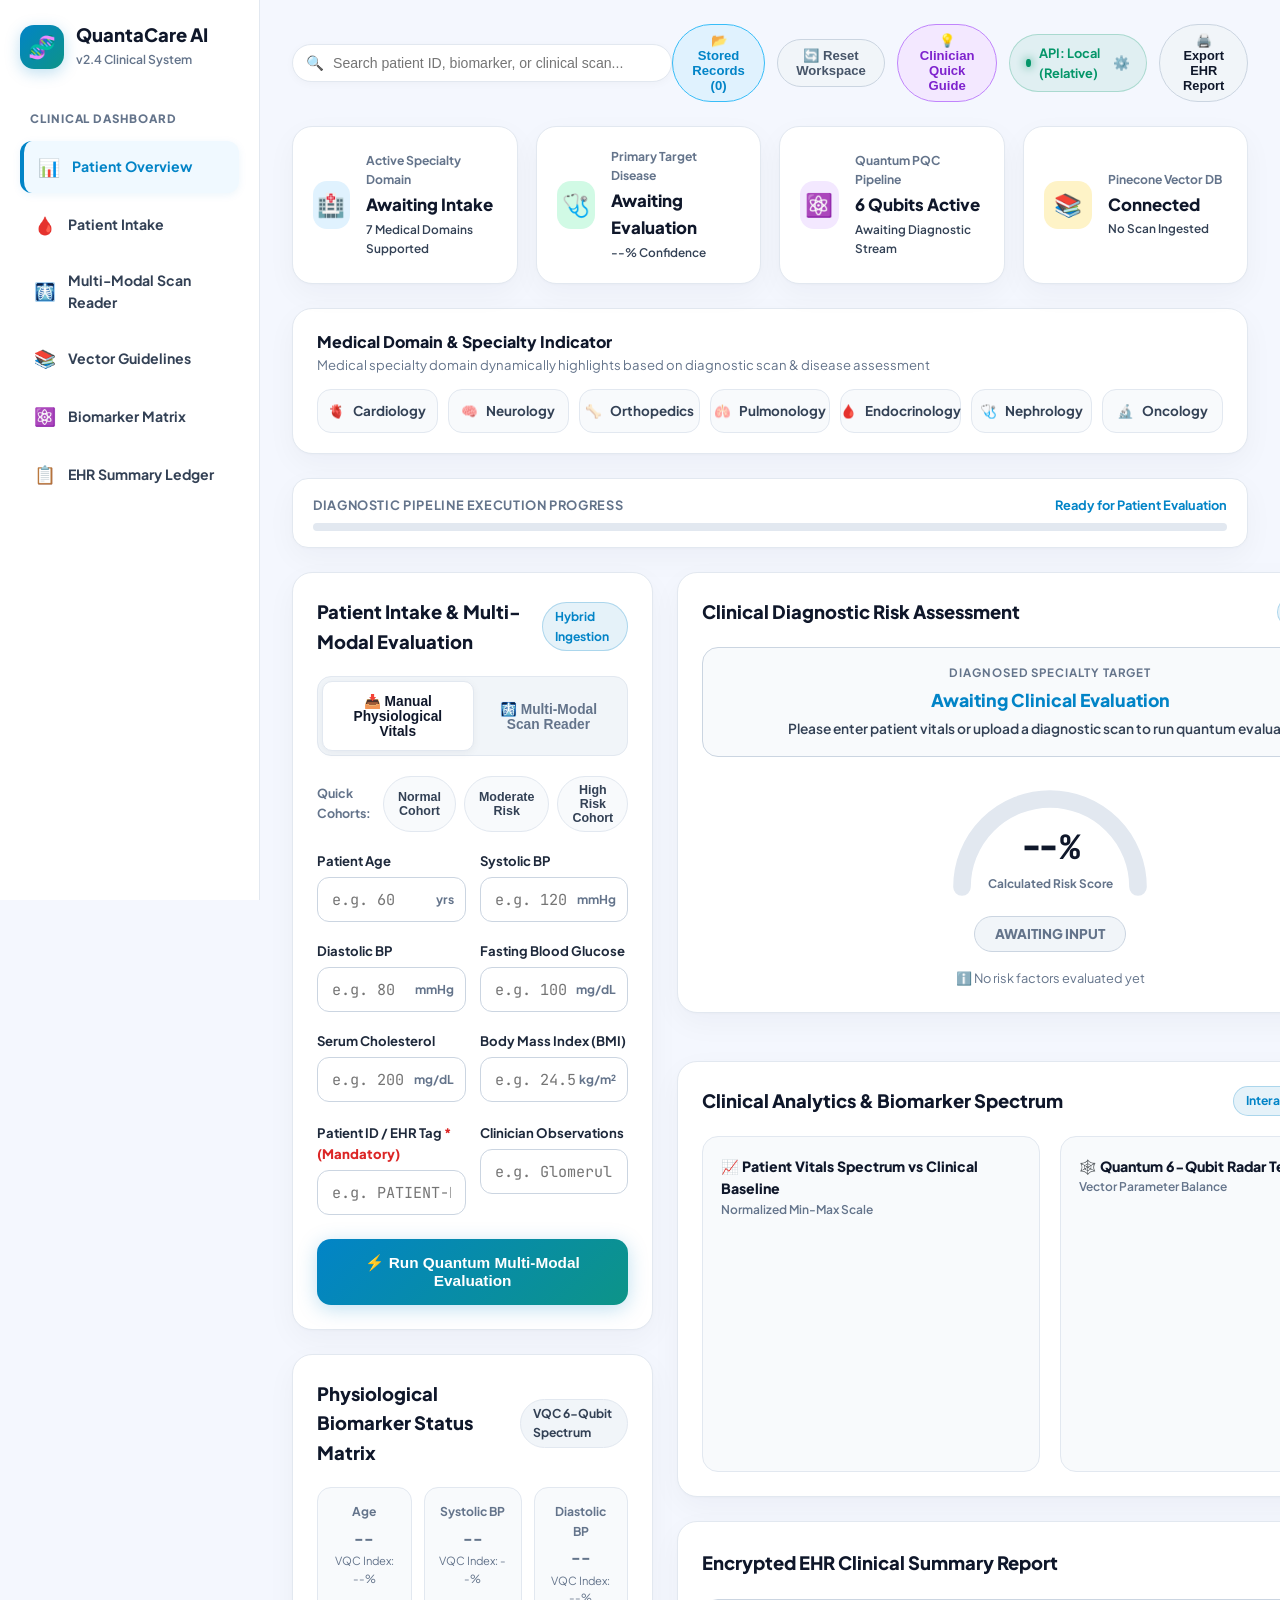
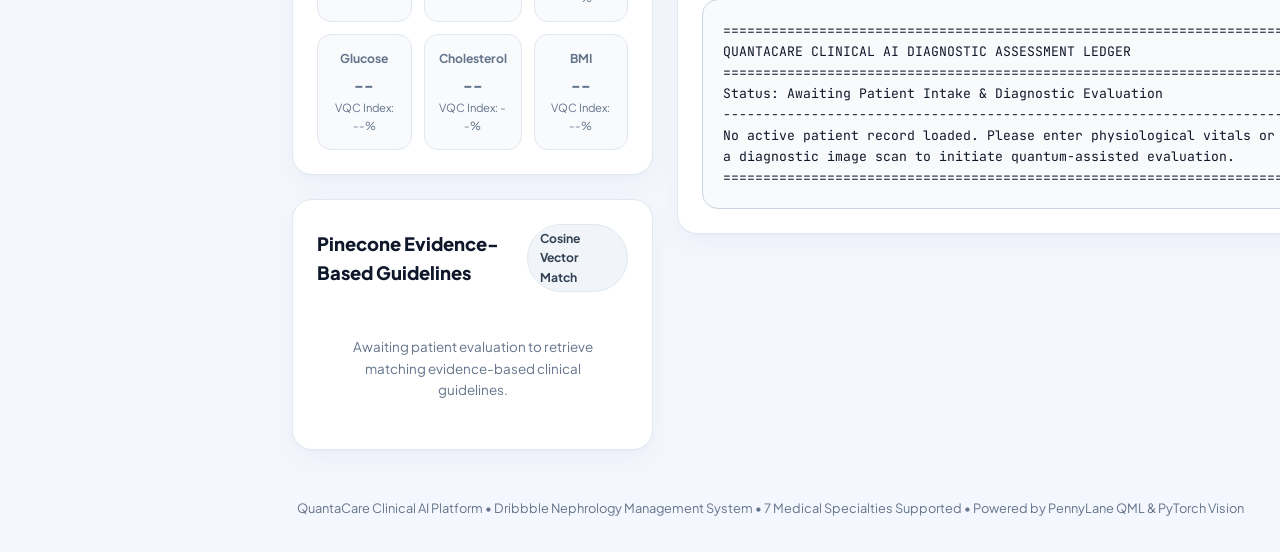
==== commit ddda9483: "Fix Vercel HTTP 404 scan error by adding auto-fallback Render API URL and inline ⚙️ API switcher" ====
--- a/index.html
+++ b/index.html
@@ -73,9 +73,10 @@
                     <button type="button" class="btn-history-toggle" id="btn_history_toggle">📂 Stored Records (<span id="stored_records_count">0</span>)</button>
                     <button type="button" class="btn-guide-toggle" id="btn_reset_workspace" style="background: #f1f5f9; color: #475569; border: 1px solid #cbd5e1;">🔄 Reset Workspace</button>
                     <button type="button" class="btn-guide-toggle" id="btn_guide_toggle">💡 Clinician Quick Guide</button>
-                    <div class="sys-pill live">
+                    <div class="sys-pill live" title="Backend API Target">
                         <span class="dot-pulse"></span>
-                        <span>Hybrid QML Engine Active</span>
+                        <span>API: <strong id="disp_api_url_label">Auto</strong></span>
+                        <button type="button" id="btn_change_api_url" style="background: none; border: none; cursor: pointer; color: #ffffff; font-size: 0.85rem; margin-left: 4px;" title="Set Render Backend API URL">⚙️</button>
                     </div>
                     <button type="button" class="btn-print-out" id="btn_print_report">🖨️ Export EHR Report</button>
                 </div>
--- a/static/css/vintage.css
+++ b/static/css/vintage.css
@@ -64,11 +64,16 @@
 .app-layout {
     display: flex;
     min-height: 100vh;
+    width: 100%;
+    max-width: 100vw;
+    overflow-x: hidden;
 }
 
 /* --- Sidebar --- */
 aside.sidebar {
-    width: 270px;
+    width: 260px;
+    min-width: 260px;
+    max-width: 260px;
     background: var(--bg-sidebar);
     border-right: 1px solid var(--border-color);
     display: flex;
@@ -79,6 +84,7 @@
     top: 0;
     height: 100vh;
     flex-shrink: 0;
+    z-index: 100;
 }
 
 .sidebar-header {
@@ -205,8 +211,12 @@
 /* --- Main Content Workspace --- */
 main.main-content {
     flex: 1;
-    padding: 28px 36px;
-    max-width: 1380px;
+    min-width: 0;
+    width: calc(100% - 260px);
+    padding: 24px 32px;
+    max-width: 1400px;
+    box-sizing: border-box;
+    margin: 0 auto;
 }
 
 /* Top Navbar */
@@ -448,16 +458,19 @@
 }
 
 .specialty-pill-grid {
-    display: grid;
-    grid-template-columns: repeat(7, 1fr);
+    display: flex;
+    flex-wrap: wrap;
     gap: 10px;
+    width: 100%;
 }
 
 .specialty-btn {
+    flex: 1 1 120px;
+    min-width: 110px;
     background: #f8fafc;
     border: 1px solid var(--border-color);
     border-radius: 14px;
-    padding: 12px 10px;
+    padding: 10px 14px;
     color: var(--text-secondary);
     font-weight: 700;
     font-size: 0.84rem;
@@ -469,6 +482,7 @@
     justify-content: center;
     gap: 8px;
     transition: all 0.25s ease;
+    white-space: nowrap;
 }
 
 .specialty-btn:hover {
